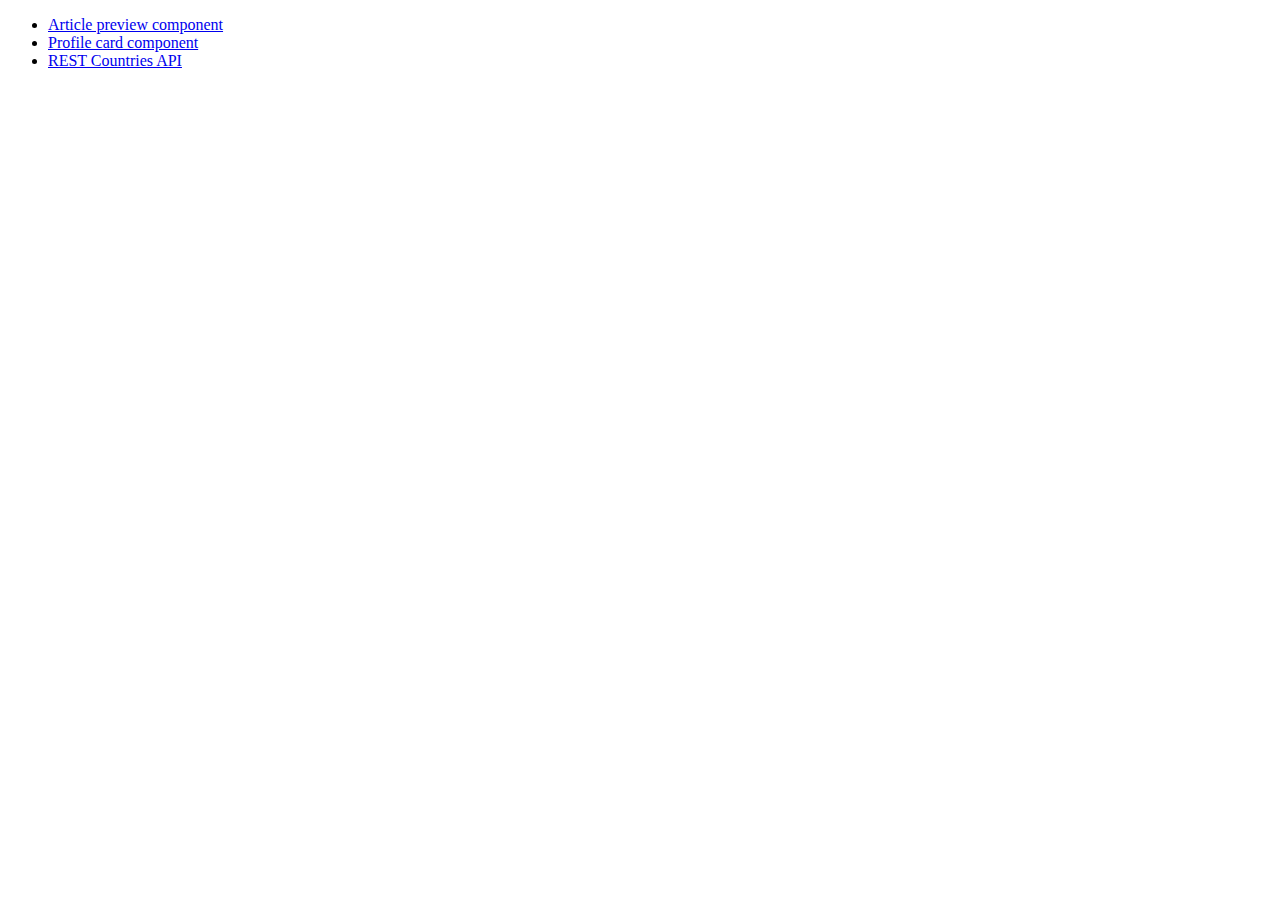
==== index.html @ cd04d41c "Fix links display for global UI" ====
<!DOCTYPE html>
<html lang="en">

<head>
  <meta charset="UTF-8">
  <meta http-equiv="X-UA-Compatible" content="IE=edge">
  <meta name="viewport" content="width=device-width, initial-scale=1.0">
  <title>Ludo Boilon - Frontend mentors challenges</title>
  <link rel="stylesheet" href="style.css">
</head>

<body>

  <ul>
    <li><a href="./article-preview-component/code/index.html" target="_blank">Article preview component</a></li>
    <li><a href="./profile-card-component/" target="_blank">Profile card component</a></li>
    <li><a href="./rest-countries-api-with-color-theme-switcher-master/code/index.html" target="_blank">REST Countries
        API</a></li>
  </ul>

</body>

</html>
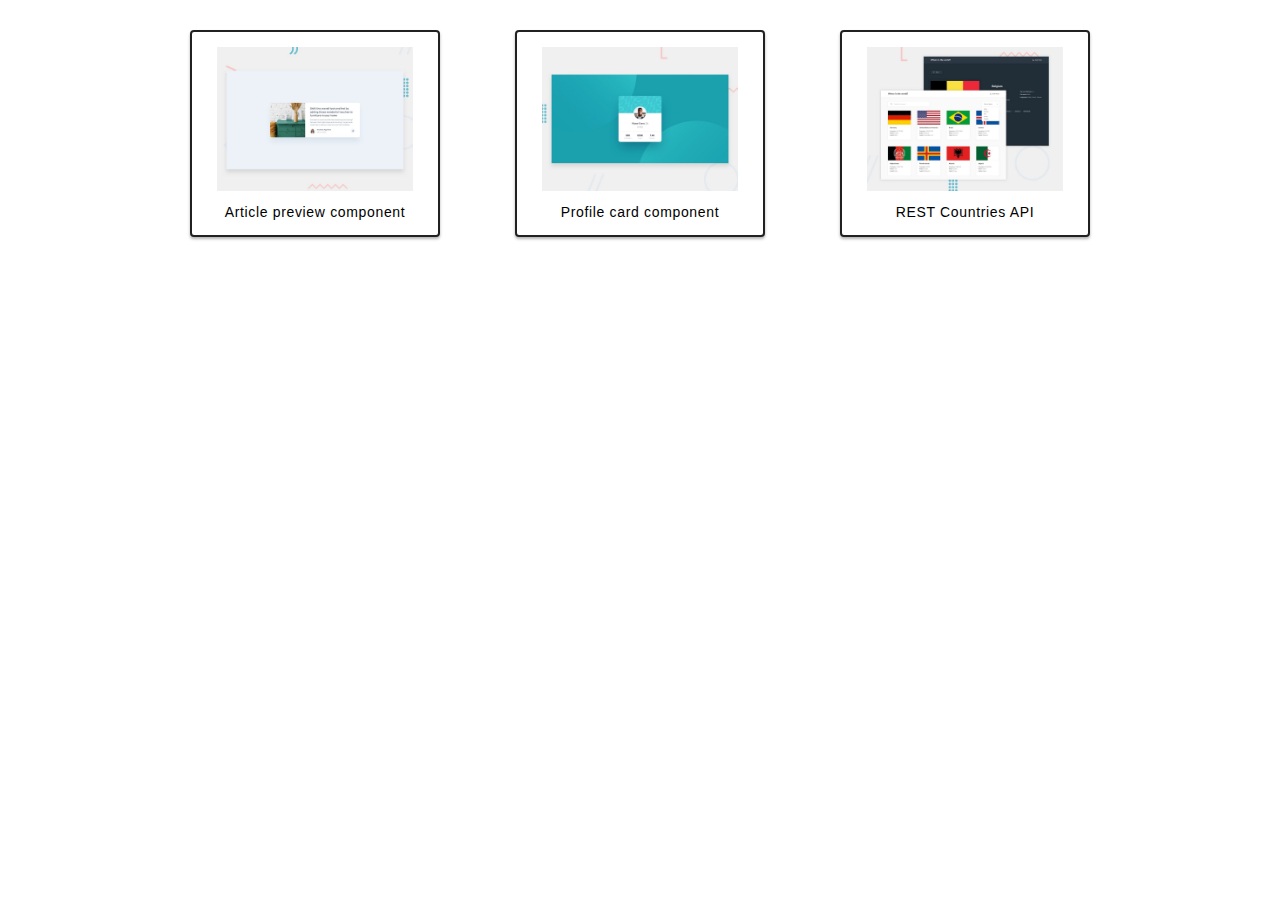
==== commit 938539fb: ""test style global UI"" ====
--- a/index.html
+++ b/index.html
@@ -1,23 +1,32 @@
-<!DOCTYPE html>
-<html lang="en">
-
-<head>
-  <meta charset="UTF-8">
-  <meta http-equiv="X-UA-Compatible" content="IE=edge">
-  <meta name="viewport" content="width=device-width, initial-scale=1.0">
-  <title>Ludo Boilon - Frontend mentors challenges</title>
-  <link rel="stylesheet" href="style.css">
-</head>
-
-<body>
-
-  <ul>
-    <li><a href="./article-preview-component/code/index.html" target="_blank">Article preview component</a></li>
-    <li><a href="./profile-card-component/" target="_blank">Profile card component</a></li>
-    <li><a href="./rest-countries-api-with-color-theme-switcher-master/code/index.html" target="_blank">REST Countries
-        API</a></li>
-  </ul>
-
-</body>
-
+<!DOCTYPE html>
+<html lang="en">
+
+<head>
+  <meta charset="UTF-8">
+  <meta http-equiv="X-UA-Compatible" content="IE=edge">
+  <meta name="viewport" content="width=device-width, initial-scale=1.0">
+  <title>Ludo Boilon - Frontend mentors challenges</title>
+  <link rel="stylesheet" href="style.css">
+</head>
+
+<body>
+
+  <ul>
+    <li>
+      <img src="./article-preview-component/design/desktop-preview.jpg" alt="">
+      <a href="article-preview-component/code/index.html" target="_blank">Article preview component</a>
+    </li>
+    <li>
+      <img src="./profile-card-component/design/desktop-preview.jpg" alt="">
+      <a href="profile-card-component/" target="_blank">Profile card component</a>
+    </li>
+    <li>
+      <img src="./rest-countries-api-with-color-theme-switcher-master/design/desktop-preview.jpg" alt="">
+      <a href="rest-countries-api-with-color-theme-switcher-master/code/index.html" target="_blank">REST Countries
+        API</a>
+    </li>
+  </ul>
+
+</body>
+
 </html>--- a/style.css
+++ b/style.css
@@ -0,0 +1,46 @@
+* {
+	box-sizing: border-box;
+	margin: 0;
+	padding: 0;
+}
+
+ul {
+	list-style: none;
+	width: 900px;
+	margin: 30px auto;
+	display: flex;
+	justify-content: space-between;
+}
+
+a,
+a:focus {
+	text-decoration: none;
+	color: inherit;
+}
+/* ***** */
+
+li {
+	background: #fff;
+	width: 250px;
+	padding: 15px 25px;
+	border: 2px solid #212121;
+	border-radius: 4px;
+	letter-spacing: 0.66px;
+	font-size: 14px;
+	font-family: sans-serif;
+	text-align: center;
+	box-shadow: 0 2px 3px rgba(0, 0, 0, 0.3);
+	cursor: pointer;
+	animation: all 0.2s ease-in-out;
+}
+
+li:hover {
+	background: #212121;
+	color: #fff;
+	box-shadow: 0 2px 10px rgba(0, 0, 0, 0.7);
+}
+
+li img {
+	width: 100%;
+	margin-bottom: 10px;
+}
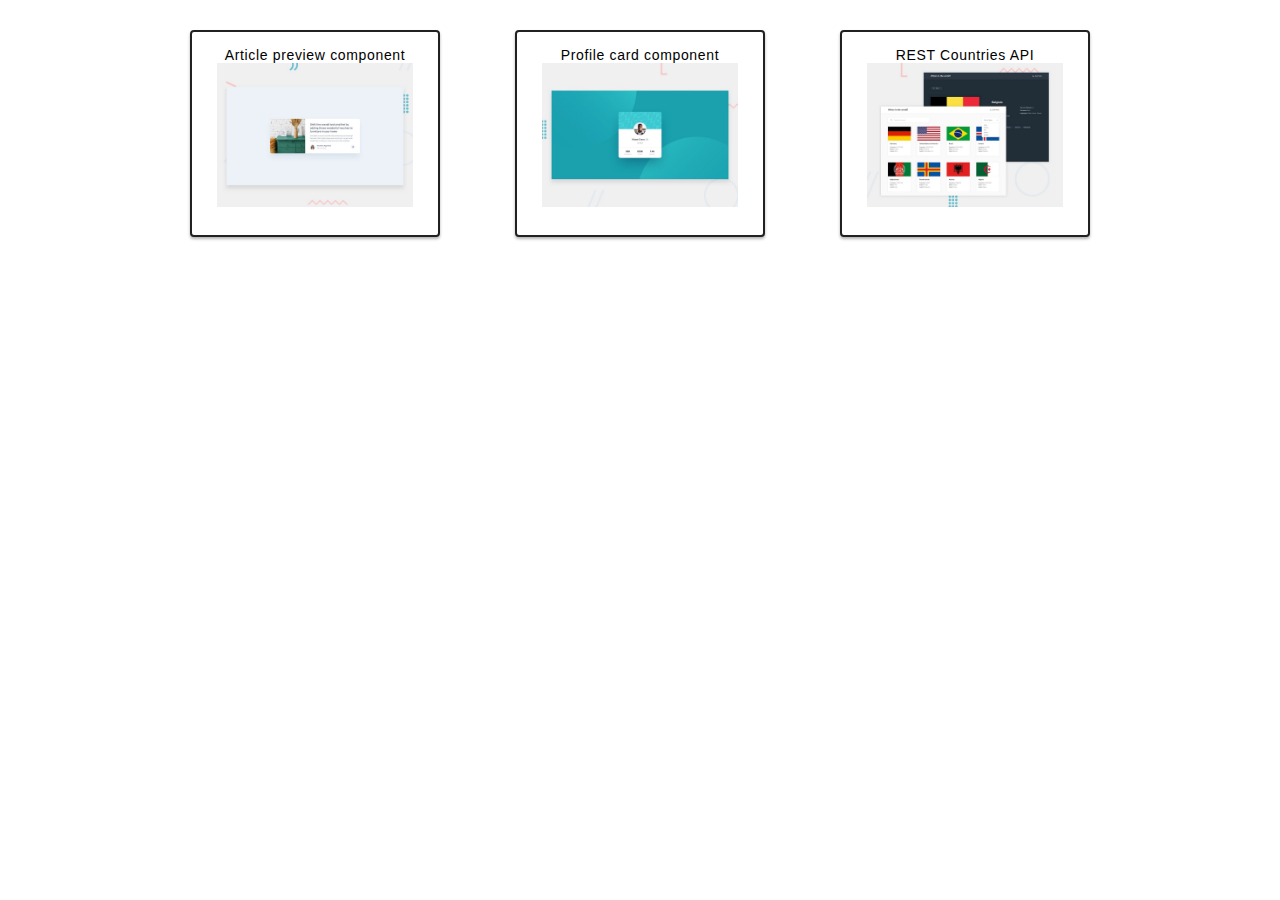
==== commit 41533f12: "retest good links" ====
--- a/index.html
+++ b/index.html
@@ -13,17 +13,19 @@
 
   <ul>
     <li>
-      <img src="./article-preview-component/design/desktop-preview.jpg" alt="">
-      <a href="article-preview-component/code/index.html" target="_blank">Article preview component</a>
+      <a href="https://article-preview-component-ludoboilon.vercel.app/" target="_blank">Article preview component
+        <img src="./article-preview-component/design/desktop-preview.jpg" alt="">
+      </a>
     </li>
     <li>
-      <img src="./profile-card-component/design/desktop-preview.jpg" alt="">
-      <a href="profile-card-component/" target="_blank">Profile card component</a>
+      <a href="profile-card-component/" target="_blank">Profile card component
+        <img src="./profile-card-component/design/desktop-preview.jpg" alt="">
+      </a>
     </li>
     <li>
-      <img src="./rest-countries-api-with-color-theme-switcher-master/design/desktop-preview.jpg" alt="">
-      <a href="rest-countries-api-with-color-theme-switcher-master/code/index.html" target="_blank">REST Countries
-        API</a>
+      <a href="https://rest-countries-api-ludoboilon.vercel.app/" target="_blank">REST Countries API
+        <img src="./rest-countries-api-with-color-theme-switcher-master/design/desktop-preview.jpg" alt="">
+      </a>
     </li>
   </ul>
 
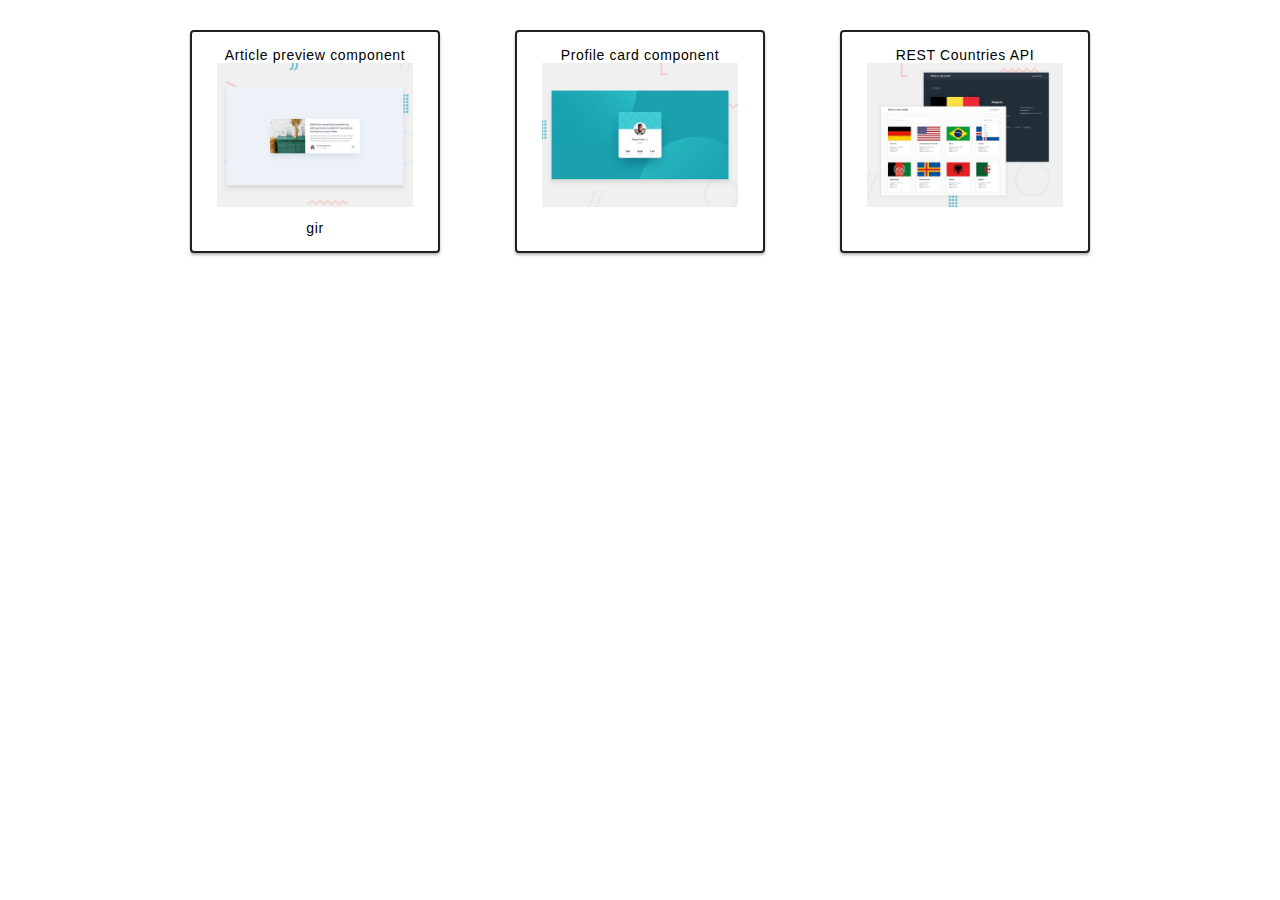
==== commit f6ab054f: "rerefix links" ====
--- a/index.html
+++ b/index.html
@@ -15,7 +15,7 @@
     <li>
       <a href="https://article-preview-component-ludoboilon.vercel.app/" target="_blank">Article preview component
         <img src="./article-preview-component/design/desktop-preview.jpg" alt="">
-      </a>
+      </a>gir
     </li>
     <li>
       <a href="profile-card-component/" target="_blank">Profile card component
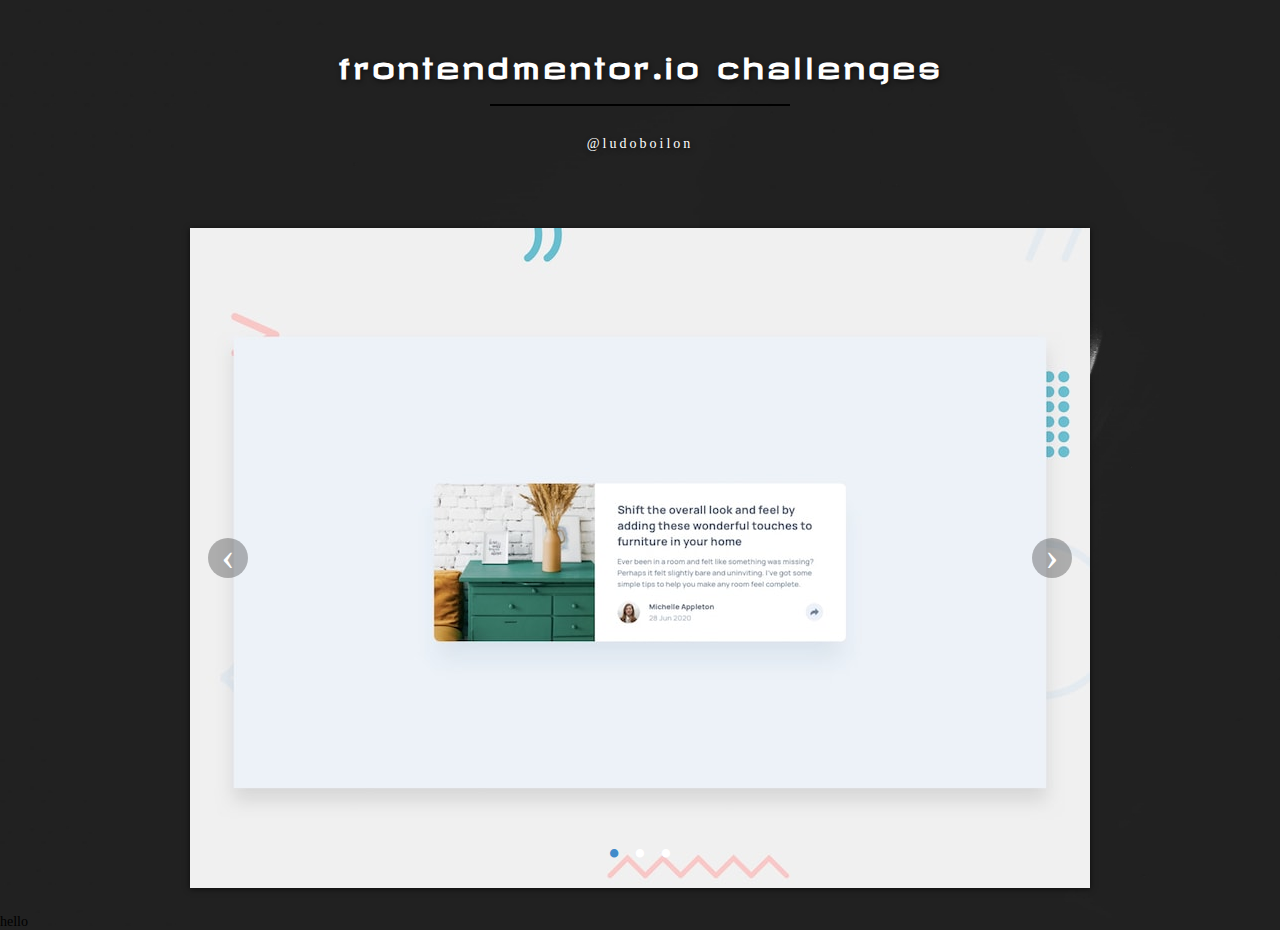
==== commit ba776657: "New carousel version" ====
--- a/index.html
+++ b/index.html
@@ -1,34 +1,60 @@
 <!DOCTYPE html>
-<html lang="en">
+<html lang="fr">
 
 <head>
   <meta charset="UTF-8">
   <meta http-equiv="X-UA-Compatible" content="IE=edge">
   <meta name="viewport" content="width=device-width, initial-scale=1.0">
-  <title>Ludo Boilon - Frontend mentors challenges</title>
+  <title>Ludovic Boilon - Frontend mentors challenges</title>
   <link rel="stylesheet" href="style.css">
 </head>
 
 <body>
+  <header>
+    <!-- <img src="" alt="" class="logo"> -->
+    <h1>frontendmentor.io challenges</h1>
+    <hr>
+    <h2>@ludoboilon</h2>
+  </header>
 
-  <ul>
-    <li>
-      <a href="https://article-preview-component-ludoboilon.vercel.app/" target="_blank">Article preview component
-        <img src="./article-preview-component/design/desktop-preview.jpg" alt="">
-      </a>gir
-    </li>
-    <li>
-      <a href="profile-card-component/" target="_blank">Profile card component
-        <img src="./profile-card-component/design/desktop-preview.jpg" alt="">
-      </a>
-    </li>
-    <li>
-      <a href="https://rest-countries-api-ludoboilon.vercel.app/" target="_blank">REST Countries API
-        <img src="./rest-countries-api-with-color-theme-switcher-master/design/desktop-preview.jpg" alt="">
-      </a>
-    </li>
-  </ul>
+  <div class="carousel">
+    <div class="carousel-inner">
+      <input class="carousel-open" type="radio" id="carousel-1" name="carousel" aria-hidden="true" hidden=""
+        checked="checked">
+      <div class="carousel-item">
+        <img src="./images/article-preview.jpg">
+      </div>
+      <input class="carousel-open" type="radio" id="carousel-2" name="carousel" aria-hidden="true" hidden="">
+      <div class="carousel-item">
+        <img src="./images/profile-card.jpg">
+      </div>
+      <input class="carousel-open" type="radio" id="carousel-3" name="carousel" aria-hidden="true" hidden="">
+      <div class="carousel-item">
+        <img src="./images/rest-coutries.jpg">
+      </div>
+      <label for="carousel-3" class="carousel-control prev control-1">‹</label>
+      <label for="carousel-2" class="carousel-control next control-1">›</label>
+      <label for="carousel-1" class="carousel-control prev control-2">‹</label>
+      <label for="carousel-3" class="carousel-control next control-2">›</label>
+      <label for="carousel-2" class="carousel-control prev control-3">‹</label>
+      <label for="carousel-1" class="carousel-control next control-3">›</label>
+      <ol class="carousel-indicators">
+        <li>
+          <label for="carousel-1" class="carousel-bullet">•</label>
+        </li>
+        <li>
+          <label for="carousel-2" class="carousel-bullet">•</label>
+        </li>
+        <li>
+          <label for="carousel-3" class="carousel-bullet">•</label>
+        </li>
+      </ol>
+    </div>
+  </div>
 
+  <footer>hello</footer>
 </body>
 
+<script src="./index.js"></script>
+
 </html>--- a/style.css
+++ b/style.css
@@ -1,7 +1,18 @@
+@import url("https://fonts.googleapis.com/css2?family=Revalia&display=swap");
+
 * {
 	box-sizing: border-box;
 	margin: 0;
 	padding: 0;
+}
+
+html,
+body {
+	background: url(./images/background.png);
+	background-attachment: fixed;
+	background-position: cover;
+	background-repeat: no-repeat;
+	font-size: 14px;
 }
 
 ul {
@@ -19,28 +30,158 @@
 }
 /* ***** */
 
-li {
-	background: #fff;
-	width: 250px;
-	padding: 15px 25px;
-	border: 2px solid #212121;
-	border-radius: 4px;
-	letter-spacing: 0.66px;
-	font-size: 14px;
-	font-family: sans-serif;
+header {
+	width: 100%;
+	padding: 50px;
 	text-align: center;
-	box-shadow: 0 2px 3px rgba(0, 0, 0, 0.3);
-	cursor: pointer;
-	animation: all 0.2s ease-in-out;
+	letter-spacing: 3px;
+	text-shadow: 1px 2px 5px rgba(0, 0, 0, 0.5);
+	color: #fff;
 }
 
-li:hover {
-	background: #212121;
-	color: #fff;
-	box-shadow: 0 2px 10px rgba(0, 0, 0, 0.7);
+header h1 {
+	font-family: "Revalia", cursive;
 }
 
-li img {
+header h2 {
+	font-size: 14px;
+	font-weight: 400;
+}
+
+header hr {
+	width: 300px;
+	margin: 30px auto;
+	border: 1px solid #000;
+}
+
+.carousel {
+	position: relative;
+	box-shadow: 0px 1px 6px rgba(0, 0, 0, 0.64);
+	margin: 26px auto;
+	width: 900px;
+	height: 660px;
+}
+
+.carousel-inner {
+	position: relative;
+	overflow: hidden;
 	width: 100%;
-	margin-bottom: 10px;
 }
+
+.carousel-open:checked + .carousel-item {
+	position: static;
+	opacity: 100;
+}
+
+.carousel-item {
+	position: absolute;
+	opacity: 0;
+	-webkit-transition: opacity 0.6s ease-out;
+	transition: opacity 0.6s ease-out;
+}
+
+.carousel-item img {
+	display: block;
+	height: auto;
+	width: 100%;
+	max-width: 100%;
+}
+
+.carousel-control {
+	background: rgba(0, 0, 0, 0.28);
+	border-radius: 50%;
+	color: #fff;
+	cursor: pointer;
+	display: none;
+	font-size: 40px;
+	height: 40px;
+	line-height: 35px;
+	position: absolute;
+	top: 50%;
+	-webkit-transform: translate(0, -50%);
+	cursor: pointer;
+	-ms-transform: translate(0, -50%);
+	transform: translate(0, -50%);
+	text-align: center;
+	width: 40px;
+	z-index: 10;
+}
+
+.carousel-control.prev {
+	left: 2%;
+}
+
+.carousel-control.next {
+	right: 2%;
+}
+
+.carousel-control:hover {
+	background: rgba(0, 0, 0, 0.8);
+	color: #aaaaaa;
+}
+
+#carousel-1:checked ~ .control-1,
+#carousel-2:checked ~ .control-2,
+#carousel-3:checked ~ .control-3 {
+	display: block;
+}
+
+.carousel-indicators {
+	list-style: none;
+	margin: 0;
+	padding: 0;
+	position: absolute;
+	bottom: 2%;
+	left: 0;
+	right: 0;
+	text-align: center;
+	z-index: 10;
+}
+
+.carousel-indicators li {
+	display: inline-block;
+	margin: 0 5px;
+}
+
+.carousel-bullet {
+	color: #fff;
+	cursor: pointer;
+	display: block;
+	font-size: 35px;
+}
+
+.carousel-bullet:hover {
+	color: #aaaaaa;
+}
+
+#carousel-1:checked
+	~ .control-1
+	~ .carousel-indicators
+	li:nth-child(1)
+	.carousel-bullet,
+#carousel-2:checked
+	~ .control-2
+	~ .carousel-indicators
+	li:nth-child(2)
+	.carousel-bullet,
+#carousel-3:checked
+	~ .control-3
+	~ .carousel-indicators
+	li:nth-child(3)
+	.carousel-bullet {
+	color: #428bca;
+}
+
+#title {
+	width: 100%;
+	position: absolute;
+	padding: 0px;
+	margin: 0px auto;
+	text-align: center;
+	font-size: 27px;
+	color: rgba(255, 255, 255, 1);
+	font-family: "Open Sans", sans-serif;
+	z-index: 9999;
+	text-shadow: 0px 1px 2px rgba(0, 0, 0, 0.33),
+		-1px 0px 2px rgba(255, 255, 255, 0);
+}
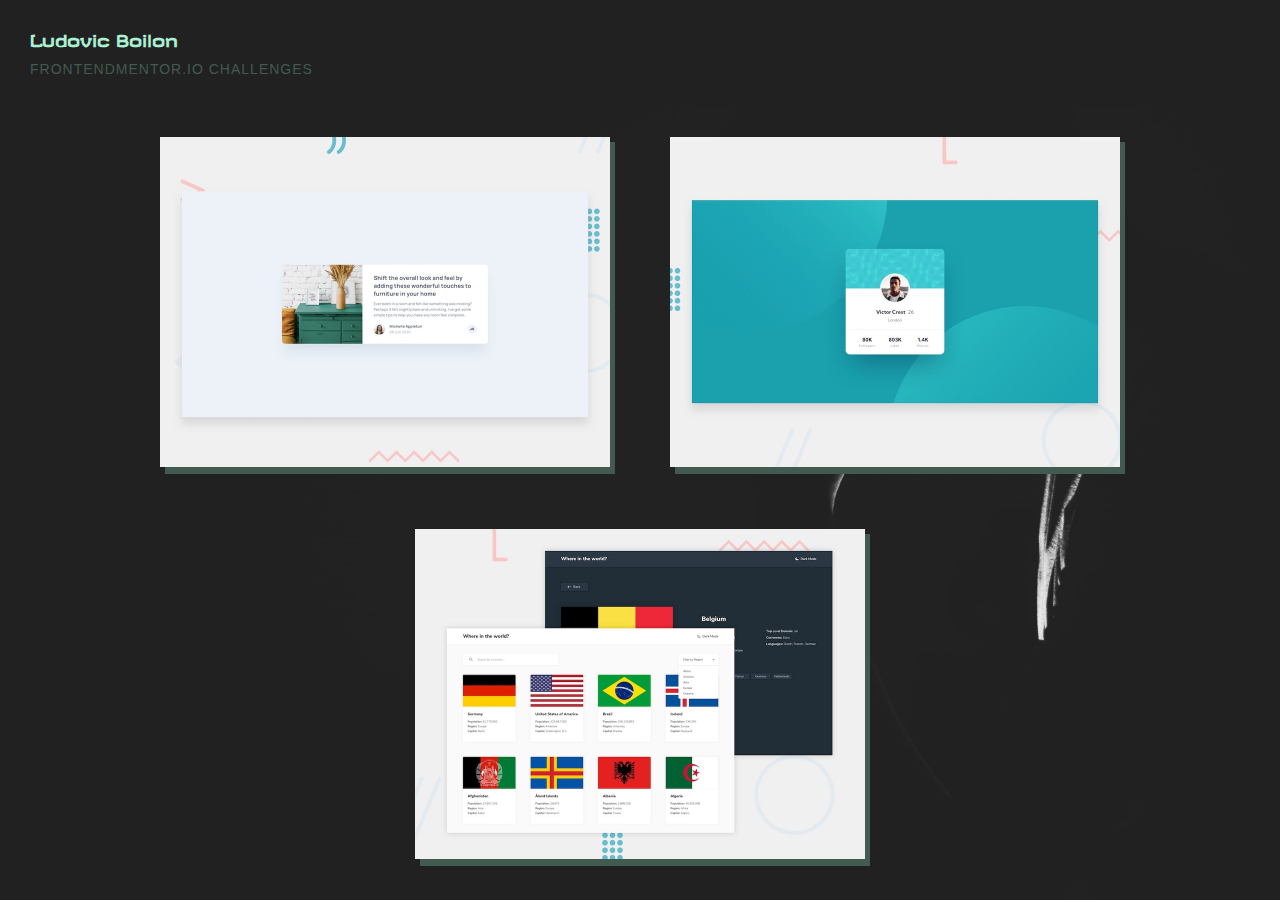
==== commit 7eb6a812: "Add user interface to display all projects" ====
--- a/index.html
+++ b/index.html
@@ -11,48 +11,24 @@
 
 <body>
   <header>
-    <!-- <img src="" alt="" class="logo"> -->
-    <h1>frontendmentor.io challenges</h1>
-    <hr>
-    <h2>@ludoboilon</h2>
+    <h2><a class="author" href="https://github.com/ludoboilon" target="_blank">Ludovic Boilon</a></h2>
+    <h1><a href="https://frontendmentor.io" target="_blank">frontendmentor.io</a> challenges</h1>
   </header>
 
-  <div class="carousel">
-    <div class="carousel-inner">
-      <input class="carousel-open" type="radio" id="carousel-1" name="carousel" aria-hidden="true" hidden=""
-        checked="checked">
-      <div class="carousel-item">
-        <img src="./images/article-preview.jpg">
-      </div>
-      <input class="carousel-open" type="radio" id="carousel-2" name="carousel" aria-hidden="true" hidden="">
-      <div class="carousel-item">
-        <img src="./images/profile-card.jpg">
-      </div>
-      <input class="carousel-open" type="radio" id="carousel-3" name="carousel" aria-hidden="true" hidden="">
-      <div class="carousel-item">
-        <img src="./images/rest-coutries.jpg">
-      </div>
-      <label for="carousel-3" class="carousel-control prev control-1">‹</label>
-      <label for="carousel-2" class="carousel-control next control-1">›</label>
-      <label for="carousel-1" class="carousel-control prev control-2">‹</label>
-      <label for="carousel-3" class="carousel-control next control-2">›</label>
-      <label for="carousel-2" class="carousel-control prev control-3">‹</label>
-      <label for="carousel-1" class="carousel-control next control-3">›</label>
-      <ol class="carousel-indicators">
-        <li>
-          <label for="carousel-1" class="carousel-bullet">•</label>
-        </li>
-        <li>
-          <label for="carousel-2" class="carousel-bullet">•</label>
-        </li>
-        <li>
-          <label for="carousel-3" class="carousel-bullet">•</label>
-        </li>
-      </ol>
-    </div>
-  </div>
+  <section id="cards">
+    <a href="https://article-preview-component-ludoboilon.vercel.app/" target="_blank">
+      <img src="./images/article-preview.jpg" alt="Article preview component" title="Article preview component">
+    </a>
+    <a href="https://profile-card-component-ludoboilon.vercel.app/" target="_blank">
+      <img src="./images/profile-card.jpg" alt="Profile card component" title="Profile card component">
+    </a>
+    <a href="https://rest-countries-api-ludoboilon.vercel.app/" target="_blank">
+      <img src="./images/rest-coutries.jpg" alt="Rest countries API" title="Rest countries API">
+    </a>
 
-  <footer>hello</footer>
+  </section>
+
+
 </body>
 
 <script src="./index.js"></script>
--- a/style.css
+++ b/style.css
@@ -12,15 +12,8 @@
 	background-attachment: fixed;
 	background-position: cover;
 	background-repeat: no-repeat;
-	font-size: 14px;
-}
-
-ul {
-	list-style: none;
-	width: 900px;
-	margin: 30px auto;
-	display: flex;
-	justify-content: space-between;
+	font-size: 10px;
+	font-family: sans-serif;
 }
 
 a,
@@ -31,157 +24,83 @@
 /* ***** */
 
 header {
-	width: 100%;
-	padding: 50px;
-	text-align: center;
-	letter-spacing: 3px;
-	text-shadow: 1px 2px 5px rgba(0, 0, 0, 0.5);
-	color: #fff;
+	padding: 30px;
+	background: #212121;
 }
 
-header h1 {
-	font-family: "Revalia", cursive;
+h1 {
+	color: #425a50;
+	font-weight: 400;
+	font-size: 1.4rem;
+	text-transform: uppercase;
+	letter-spacing: 1px;
 }
 
-header h2 {
-	font-size: 14px;
-	font-weight: 400;
+h2 {
+	font-size: 0.8rem;
+	font-family: "Revalia";
+	position: relative;
+	display: inline-block;
+	color: #aaf0d3;
+	margin-bottom: 15px;
 }
 
-header hr {
-	width: 300px;
-	margin: 30px auto;
-	border: 1px solid #000;
+h2 a {
+	font-size: 1.6rem;
 }
 
-.carousel {
-	position: relative;
-	box-shadow: 0px 1px 6px rgba(0, 0, 0, 0.64);
-	margin: 26px auto;
-	width: 900px;
-	height: 660px;
+h2::after {
+	position: absolute;
+	content: "";
+	width: 100%;
+	height: 2px;
+	background: #aaf0d3;
+	bottom: -5px;
+	left: 0;
+	transform-origin: 100% 0;
+	transform: scaleX(0);
+	transition: transform 0.4s;
 }
 
-.carousel-inner {
-	position: relative;
-	overflow: hidden;
-	width: 100%;
+h2:hover::after {
+	transform-origin: 0 0;
+	transform: scaleX(1);
 }
 
-.carousel-open:checked + .carousel-item {
-	position: static;
-	opacity: 100;
+#cards {
+	display: flex;
+	flex-wrap: wrap;
+	justify-content: center;
 }
 
-.carousel-item {
-	position: absolute;
-	opacity: 0;
-	-webkit-transition: opacity 0.6s ease-out;
-	transition: opacity 0.6s ease-out;
+#cards a {
+	width: 100%;
+	min-width: 250px;
+	max-width: 450px;
+	margin: 30px;
+	position: relative;
+	z-index: 9;
 }
 
-.carousel-item img {
-	display: block;
+#cards a img {
+	width: 100%;
 	height: auto;
-	width: 100%;
-	max-width: 100%;
 }
 
-.carousel-control {
-	background: rgba(0, 0, 0, 0.28);
-	border-radius: 50%;
-	color: #fff;
-	cursor: pointer;
-	display: none;
-	font-size: 40px;
-	height: 40px;
-	line-height: 35px;
+#cards a::before {
 	position: absolute;
-	top: 50%;
-	-webkit-transform: translate(0, -50%);
-	cursor: pointer;
-	-ms-transform: translate(0, -50%);
-	transform: translate(0, -50%);
-	text-align: center;
-	width: 40px;
-	z-index: 10;
+	content: "";
+	width: 100%;
+	height: 100%;
+	top: 5px;
+	left: 5px;
+	background: #425a50;
+	z-index: -1;
+	transition: all 0.1s ease-in-out;
 }
 
-.carousel-control.prev {
-	left: 2%;
+#cards a:hover::before {
+	background: #aaf0d3;
+	top: 10px;
+	left: 10px;
 }
-
-.carousel-control.next {
-	right: 2%;
-}
-
-.carousel-control:hover {
-	background: rgba(0, 0, 0, 0.8);
-	color: #aaaaaa;
-}
-
-#carousel-1:checked ~ .control-1,
-#carousel-2:checked ~ .control-2,
-#carousel-3:checked ~ .control-3 {
-	display: block;
-}
-
-.carousel-indicators {
-	list-style: none;
-	margin: 0;
-	padding: 0;
-	position: absolute;
-	bottom: 2%;
-	left: 0;
-	right: 0;
-	text-align: center;
-	z-index: 10;
-}
-
-.carousel-indicators li {
-	display: inline-block;
-	margin: 0 5px;
-}
-
-.carousel-bullet {
-	color: #fff;
-	cursor: pointer;
-	display: block;
-	font-size: 35px;
-}
-
-.carousel-bullet:hover {
-	color: #aaaaaa;
-}
-
-#carousel-1:checked
-	~ .control-1
-	~ .carousel-indicators
-	li:nth-child(1)
-	.carousel-bullet,
-#carousel-2:checked
-	~ .control-2
-	~ .carousel-indicators
-	li:nth-child(2)
-	.carousel-bullet,
-#carousel-3:checked
-	~ .control-3
-	~ .carousel-indicators
-	li:nth-child(3)
-	.carousel-bullet {
-	color: #428bca;
-}
-
-#title {
-	width: 100%;
-	position: absolute;
-	padding: 0px;
-	margin: 0px auto;
-	text-align: center;
-	font-size: 27px;
-	color: rgba(255, 255, 255, 1);
-	font-family: "Open Sans", sans-serif;
-	z-index: 9999;
-	text-shadow: 0px 1px 2px rgba(0, 0, 0, 0.33),
-		-1px 0px 2px rgba(255, 255, 255, 0);
-}
